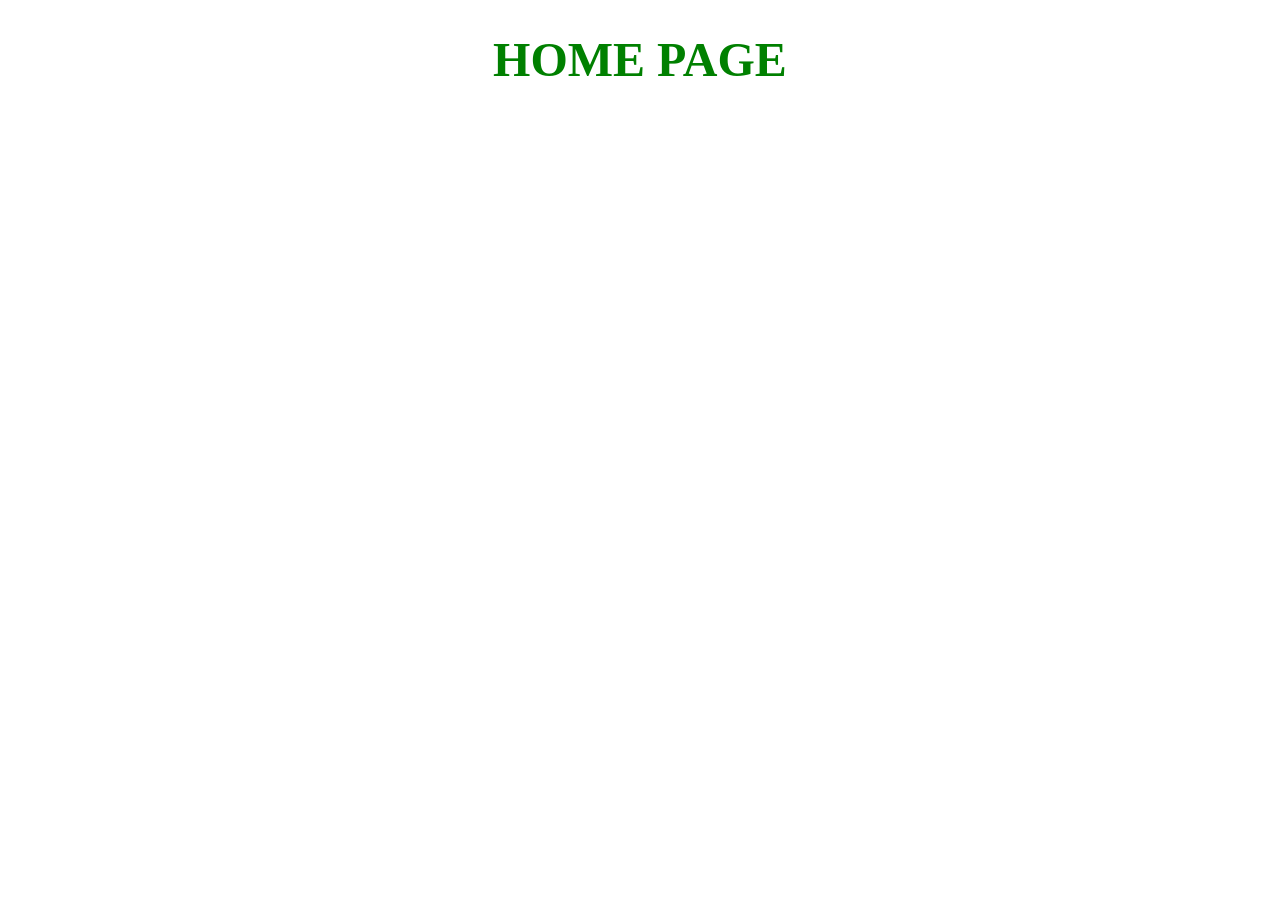
==== index.html @ fa86e601 "add all files" ====
<!DOCTYPE html>
<html lang="en">
<head>
    <meta charset="UTF-8">
    <meta name="viewport" content="width=device-width, initial-scale=1.0">
    <title>Document</title>
    <link rel="stylesheet" href="style.css">
</head>
<body>
    <h1 class="heading">HOME PAGE</h1>

    <script src="./script.js"></script>
</body>
</html>
---- style.css ----
.heading{
    color: green;
    text-align: center;
    font-size: 3rem;
    font-family: cursive;
}
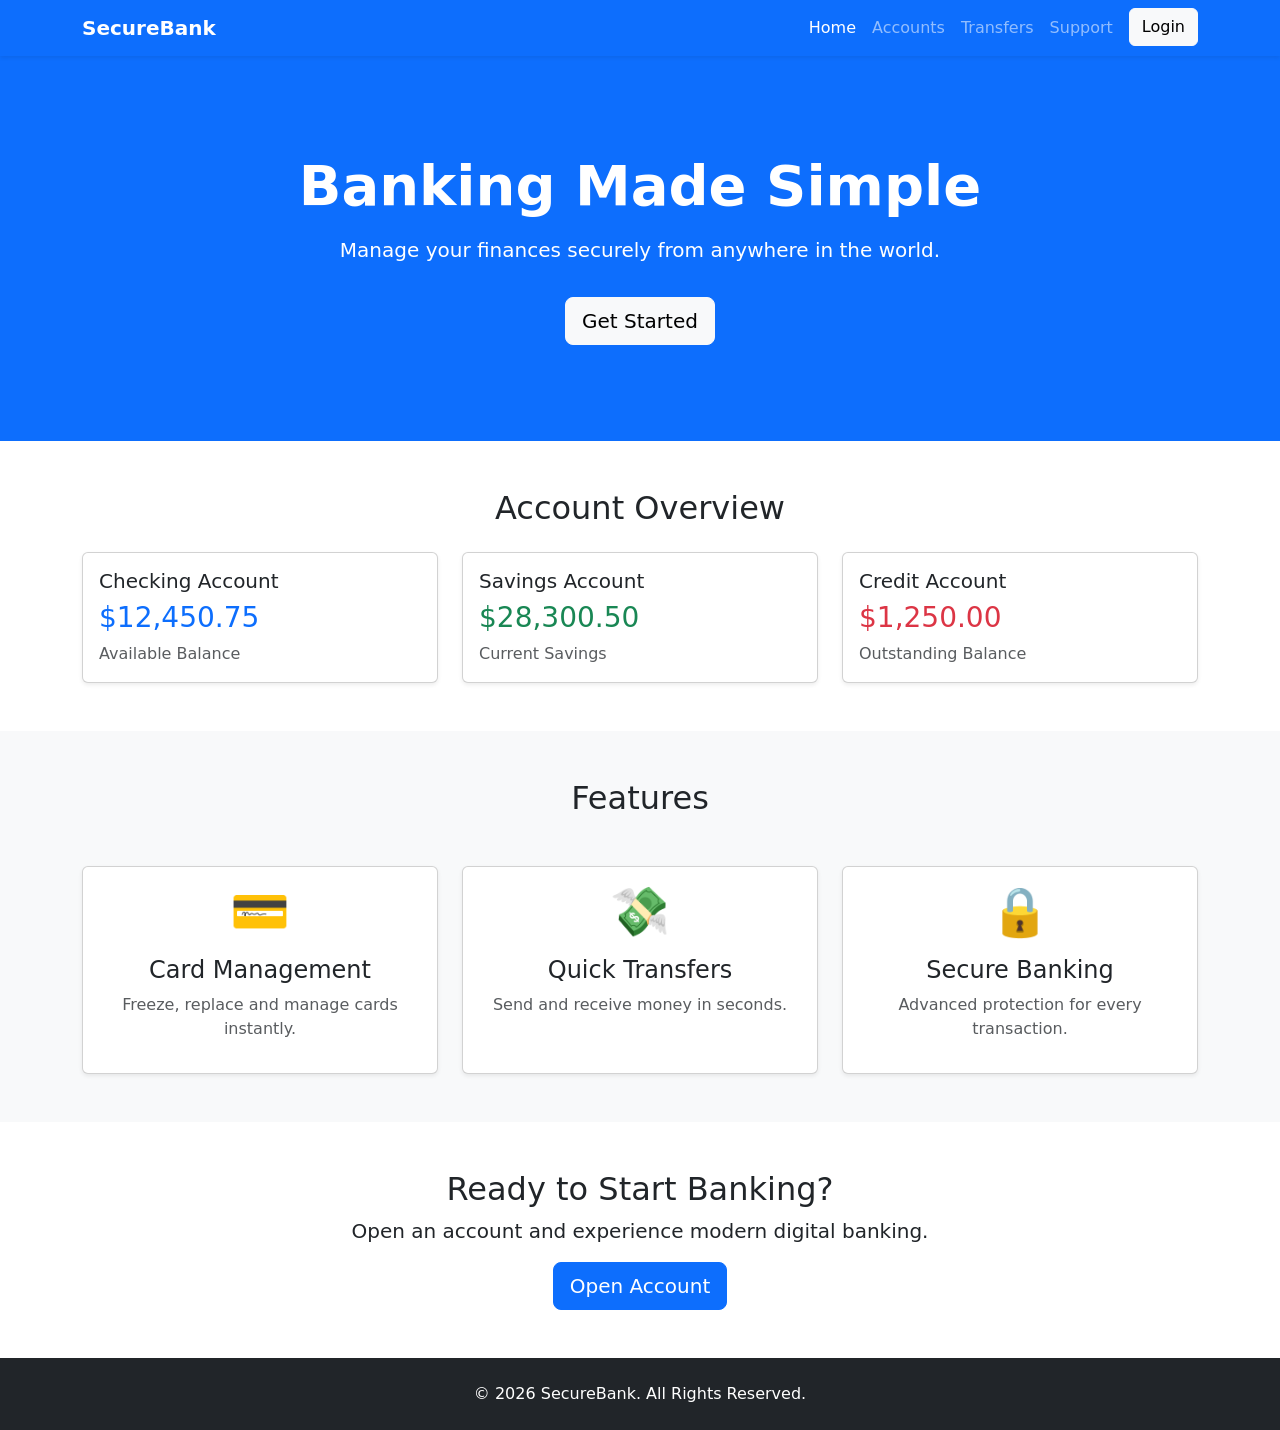
==== commit 909b1a09: "My changes on my branch" ====
--- a/index.html
+++ b/index.html
@@ -5,9 +5,176 @@
     <meta name="viewport" content="width=device-width, initial-scale=1.0">
     <title>Document</title>
     <link rel="stylesheet" href="style.css">
+   <link href="https://cdn.jsdelivr.net/npm/bootstrap@5.3.3/dist/css/bootstrap.min.css" rel="stylesheet">
 </head>
 <body>
-    <h1 class="heading">HOME PAGE</h1>
+
+    <!-- Navbar -->
+    <nav class="navbar navbar-expand-lg navbar-dark bg-primary shadow-sm">
+        <div class="container">
+            <a class="navbar-brand fw-bold" href="#">SecureBank</a>
+
+            <button class="navbar-toggler" type="button" data-bs-toggle="collapse" data-bs-target="#navMenu">
+                <span class="navbar-toggler-icon"></span>
+            </button>
+
+            <div class="collapse navbar-collapse" id="navMenu">
+                <ul class="navbar-nav ms-auto">
+                    <li class="nav-item">
+                        <a class="nav-link active" href="#">Home</a>
+                    </li>
+
+                    <li class="nav-item">
+                        <a class="nav-link" href="#">Accounts</a>
+                    </li>
+
+                    <li class="nav-item">
+                        <a class="nav-link" href="#">Transfers</a>
+                    </li>
+
+                    <li class="nav-item">
+                        <a class="nav-link" href="#">Support</a>
+                    </li>
+
+                    <li class="nav-item ms-lg-2">
+                        <a class="btn btn-light" href="#">Login</a>
+                    </li>
+                </ul>
+            </div>
+        </div>
+    </nav>
+
+    <!-- Hero Section -->
+    <section class="bg-primary text-white text-center py-5">
+        <div class="container py-5">
+            <h1 class="display-4 fw-bold">
+                Banking Made Simple
+            </h1>
+
+            <p class="lead mt-3">
+                Manage your finances securely from anywhere in the world.
+            </p>
+
+            <a href="#" class="btn btn-light btn-lg mt-3">
+                Get Started
+            </a>
+        </div>
+    </section>
+
+    <!-- Account Summary -->
+    <section class="container py-5">
+        <h2 class="text-center mb-4">Account Overview</h2>
+
+        <div class="row g-4">
+
+            <div class="col-md-4">
+                <div class="card shadow-sm h-100">
+                    <div class="card-body">
+                        <h5 class="card-title">Checking Account</h5>
+                        <h3 class="text-primary">$12,450.75</h3>
+                        <p class="text-muted mb-0">
+                            Available Balance
+                        </p>
+                    </div>
+                </div>
+            </div>
+
+            <div class="col-md-4">
+                <div class="card shadow-sm h-100">
+                    <div class="card-body">
+                        <h5 class="card-title">Savings Account</h5>
+                        <h3 class="text-success">$28,300.50</h3>
+                        <p class="text-muted mb-0">
+                            Current Savings
+                        </p>
+                    </div>
+                </div>
+            </div>
+
+            <div class="col-md-4">
+                <div class="card shadow-sm h-100">
+                    <div class="card-body">
+                        <h5 class="card-title">Credit Account</h5>
+                        <h3 class="text-danger">$1,250.00</h3>
+                        <p class="text-muted mb-0">
+                            Outstanding Balance
+                        </p>
+                    </div>
+                </div>
+            </div>
+
+        </div>
+    </section>
+
+    <!-- Features -->
+    <section class="bg-light py-5">
+        <div class="container">
+            <h2 class="text-center mb-5">Features</h2>
+
+            <div class="row g-4">
+
+                <div class="col-md-4">
+                    <div class="card text-center shadow-sm h-100">
+                        <div class="card-body">
+                            <div class="display-5 mb-3">💳</div>
+                            <h4>Card Management</h4>
+                            <p class="text-muted">
+                                Freeze, replace and manage cards instantly.
+                            </p>
+                        </div>
+                    </div>
+                </div>
+
+                <div class="col-md-4">
+                    <div class="card text-center shadow-sm h-100">
+                        <div class="card-body">
+                            <div class="display-5 mb-3">💸</div>
+                            <h4>Quick Transfers</h4>
+                            <p class="text-muted">
+                                Send and receive money in seconds.
+                            </p>
+                        </div>
+                    </div>
+                </div>
+
+                <div class="col-md-4">
+                    <div class="card text-center shadow-sm h-100">
+                        <div class="card-body">
+                            <div class="display-5 mb-3">🔒</div>
+                            <h4>Secure Banking</h4>
+                            <p class="text-muted">
+                                Advanced protection for every transaction.
+                            </p>
+                        </div>
+                    </div>
+                </div>
+
+            </div>
+        </div>
+    </section>
+
+    <!-- CTA -->
+    <section class="container py-5 text-center">
+        <h2>Ready to Start Banking?</h2>
+
+        <p class="lead">
+            Open an account and experience modern digital banking.
+        </p>
+
+        <a href="#" class="btn btn-primary btn-lg">
+            Open Account
+        </a>
+    </section>
+
+    <!-- Footer -->
+    <footer class="bg-dark text-white py-4">
+        <div class="container text-center">
+            <p class="mb-0">
+                © 2026 SecureBank. All Rights Reserved.
+            </p>
+        </div>
+    </footer>
+
 
     <script src="./script.js"></script>
 </body>
